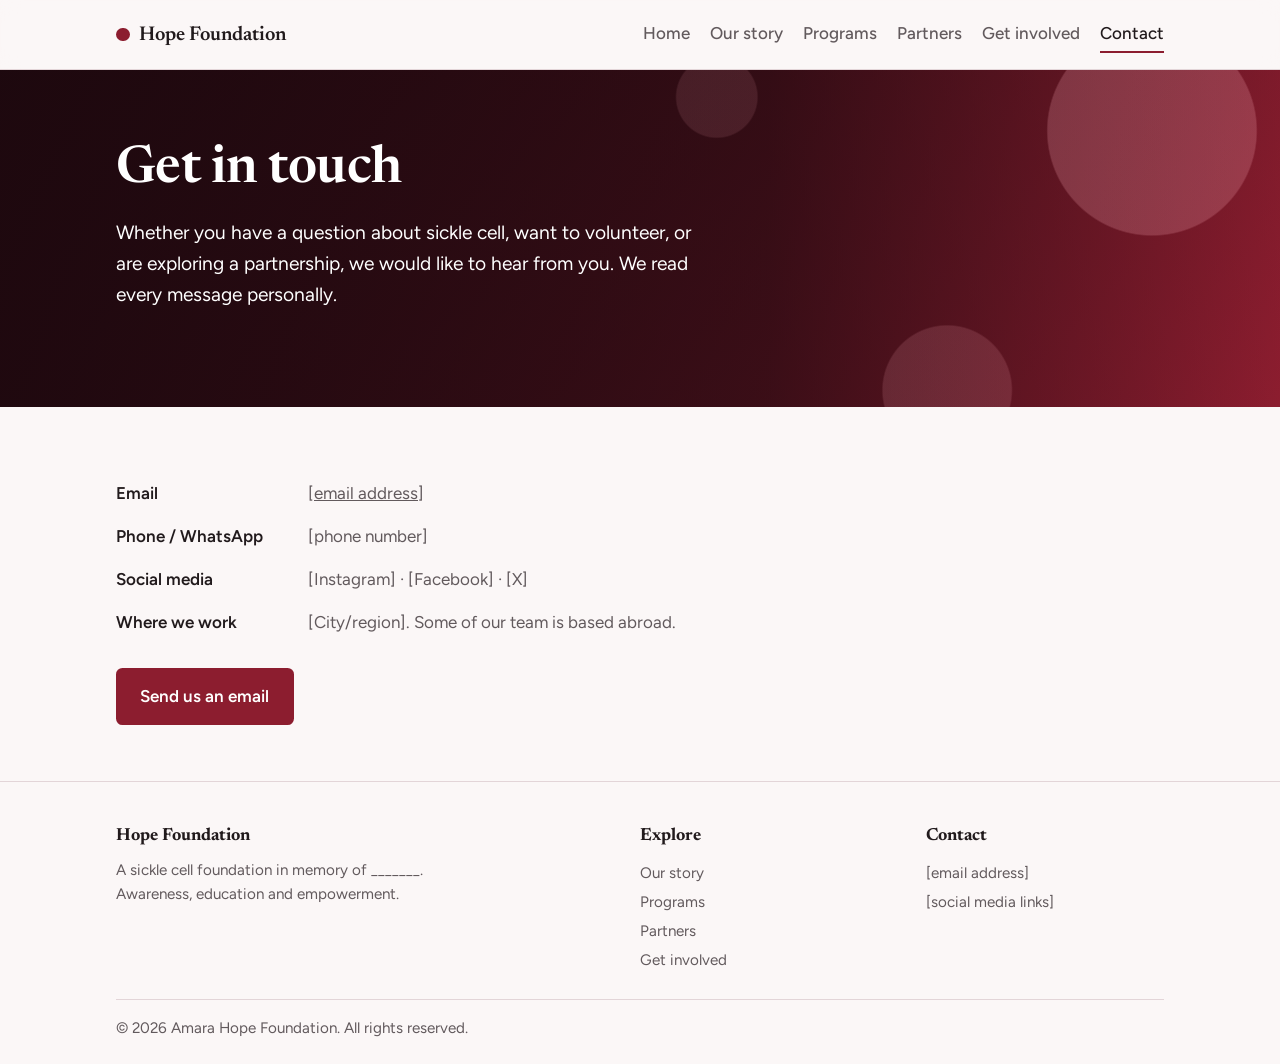
==== contact.html @ c773cfa0 "Add files via upload" ====
<!DOCTYPE html>
<html lang="en">

<head>
  <meta charset="utf-8">
  <meta name="viewport" content="width=device-width, initial-scale=1, viewport-fit=cover">
  <title>Contact | Hope Foundation</title>
  <link rel="preconnect" href="https://fonts.googleapis.com">
  <link
    href="https://fonts.googleapis.com/css2?family=Newsreader:opsz,wght@6..72,500;6..72,600&family=Figtree:wght@400;500;600&display=swap"
    rel="stylesheet">
  <link rel="stylesheet" href="style.css">
</head>

<body data-page="contact">
  <header>
    <div class="bar" aria-hidden="true"></div>
    <div class="wrap">
      <a class="brand" href="index.html">Hope Foundation</a>
      <button class="menu" type="button" aria-expanded="false" aria-controls="nav">Menu</button>
      <nav id="nav" aria-label="Main">
        <a href="index.html" data-link="home">Home</a>
        <a href="story.html" data-link="story">Our story</a>
        <a href="programs.html" data-link="programs">Programs</a>
        <a href="partners.html" data-link="partners">Partners</a>
        <a href="get-involved.html" data-link="get-involved">Get involved</a>
        <a href="contact.html" data-link="contact">Contact</a>
      </nav>
    </div>
  </header>

  <main class="pg">
    <div class="ph1">
      <div class="wrap">
        <h1>Get in touch</h1>
        <p class="lead">Whether you have a question about sickle cell, want to volunteer, or are exploring a
          partnership, we would like to hear from you. We read every message personally.</p>
      </div>
    </div>
    <section>
      <div class="wrap">
        <dl class="det">
          <dt>Email</dt>
          <dd><a href="mailto:[email address]">[email address]</a></dd>
          <dt>Phone / WhatsApp</dt>
          <dd>[phone number]</dd>
          <dt>Social media</dt>
          <dd>[Instagram] · [Facebook] · [X]</dd>
          <dt>Where we work</dt>
          <dd>[City/region]. Some of our team is based abroad.</dd>
        </dl>
        <div class="btns" style="margin-top:2rem"><a class="btn p" href="mailto:[email address]">Send us an email</a>
        </div>
      </div>
    </section>
  </main>

  <footer>
    <div class="wrap">
      <div class="fg">
        <div>
          <h4>Hope Foundation</h4>
          <p style="margin:0;max-width:22rem">A sickle cell foundation in memory of _______. Awareness, education and
            empowerment.</p>
        </div>
        <div>
          <h4>Explore</h4><a href="story.html">Our story</a><a href="programs.html">Programs</a><a
            href="partners.html">Partners</a><a href="get-involved.html">Get involved</a>
        </div>
        <div>
          <h4>Contact</h4><a href="mailto:[email address]">[email address]</a><a href="contact.html">[social media
            links]</a>
        </div>
      </div>
      <div class="fb">© 2026 Amara Hope Foundation. All rights reserved.</div>
    </div>
  </footer>

  <script src="script.js"></script>
</body>

</html>
---- style.css ----
:root {
  --img-hero: url(assets/hero-sickle.svg);
  /* Home banner. Use url(assets/hero.jpg) for the doctor photo */
  --img-story: url(assets/bg-story.jpg);
  /* Our story page header               */
  --img-programs: url(assets/bg-programs.jpg);
  /* Programs page header                */
  --img-partners: url(assets/bg-partners.jpg);
  /* Partners page header                */
  --img-get-involved: url(assets/bg-get-involved.jpg);
  /* Get involved page header           */
  --img-contact: url(assets/bg-contact.jpg);
  /* Contact page header                 */
  --img-cta: url(assets/hero.jpg);
  /* Home "Partner with us" section      */
}

/* ========================================================================== */

:root {
  --bg: #FBF7F7;
  --surface: #FFFFFF;
  --ink: #211A1C;
  --muted: #625A5D;
  --accent: #8C1D2F;
  --accent-ink: #FFFFFF;
  --tint: #F3E4E7;
  --line: #E3D5D8;
  --serif: "Newsreader", Georgia, "Times New Roman", serif;
  --sans: "Figtree", system-ui, -apple-system, "Segoe UI", Roboto, sans-serif;
  box-sizing: border-box;
  padding-top: env(safe-area-inset-top, 0px);
  padding-bottom: env(safe-area-inset-bottom, 0px);
}

@media (prefers-color-scheme:dark) {
  :root:not([data-theme="light"]) {
    --bg: #171214;
    --surface: #1F181B;
    --ink: #F4ECEE;
    --muted: #B9ADB1;
    --accent: #E5798B;
    --accent-ink: #1A0E11;
    --tint: #2A1D21;
    --line: #3A2B30;
    color-scheme: dark
  }
}

:root[data-theme="dark"] {
  --bg: #171214;
  --surface: #1F181B;
  --ink: #F4ECEE;
  --muted: #B9ADB1;
  --accent: #E5798B;
  --accent-ink: #1A0E11;
  --tint: #2A1D21;
  --line: #3A2B30;
  color-scheme: dark
}

html {
  scroll-padding-top: env(safe-area-inset-top, 0px)
}

* {
  box-sizing: border-box
}

[hidden] {
  display: none !important
}

body {
  margin: 0;
  background: var(--bg);
  color: var(--ink);
  font-family: var(--sans);
  font-size: 1.0625rem;
  line-height: 1.6
}

a {
  color: inherit
}

:focus-visible {
  outline: 3px solid var(--accent);
  outline-offset: 3px
}

.wrap {
  max-width: 68rem;
  margin: 0 auto;
  padding: 0 1.25rem
}

header {
  border-bottom: 1px solid var(--line)
}

header .wrap {
  display: flex;
  flex-wrap: wrap;
  align-items: center;
  justify-content: space-between;
  gap: .75rem 1.5rem;
  padding-top: 1rem;
  padding-bottom: 1rem
}

.brand {
  font-family: var(--serif);
  font-weight: 600;
  font-size: 1.25rem;
  text-decoration: none
}

nav {
  display: flex;
  flex-wrap: wrap;
  gap: .25rem 1.25rem
}

nav a {
  text-decoration: none;
  color: var(--muted);
  font-weight: 500;
  padding: .25rem 0;
  border-bottom: 2px solid transparent
}

nav a:hover {
  color: var(--ink)
}

nav a[aria-current] {
  color: var(--ink);
  border-bottom-color: var(--accent)
}

.hero {
  padding: 4rem 0 3.5rem
}

.hero .wrap {
  border-left: 4px solid var(--accent);
  padding-left: 1.5rem;
  margin-left: max(1.25rem, calc((100% - 68rem)/2 + 1.25rem));
  max-width: 46rem
}

.hero p.in {
  margin: 0 0 1rem;
  color: var(--muted)
}

h1 {
  font-family: var(--serif);
  font-weight: 600;
  font-size: clamp(2.25rem, 7vw, 4rem);
  line-height: 1.08;
  margin: 0 0 1.25rem;
  letter-spacing: -.01em
}

.ph1 {
  padding: 3.5rem 0 1rem
}

.ph1 h1 {
  font-size: clamp(2rem, 6vw, 3.25rem);
  max-width: 40rem
}

.lead {
  font-size: 1.2rem;
  max-width: 36rem;
  margin: 0 0 2rem
}

.btns {
  display: flex;
  flex-wrap: wrap;
  gap: .75rem
}

.btn {
  display: inline-block;
  padding: .8rem 1.4rem;
  border-radius: .4rem;
  font-weight: 600;
  text-decoration: none;
  border: 2px solid var(--accent)
}

.btn.p {
  background: var(--accent);
  color: var(--accent-ink)
}

.btn.s {
  color: var(--ink)
}

.btn:hover {
  opacity: .88
}

section {
  padding: 3.5rem 0
}

h2 {
  font-family: var(--serif);
  font-weight: 600;
  font-size: clamp(1.6rem, 4.5vw, 2.25rem);
  line-height: 1.15;
  margin: 0 0 1.5rem
}

.alt {
  background: var(--tint)
}

.surf {
  background: var(--surface);
  border-top: 1px solid var(--line);
  border-bottom: 1px solid var(--line)
}

.rows {
  border-top: 1px solid var(--line)
}

.row {
  display: grid;
  grid-template-columns: 1fr;
  gap: .25rem 2rem;
  padding: 1.25rem 0;
  border-bottom: 1px solid var(--line)
}

.row h3 {
  font-family: var(--serif);
  font-size: 1.4rem;
  margin: 0
}

.row p {
  margin: 0;
  color: var(--muted);
  max-width: 38rem
}

.row a {
  font-weight: 600;
  color: var(--accent)
}

@media(min-width:44rem) {
  .row {
    grid-template-columns: 14rem 1fr
  }
}

.txt p {
  max-width: 40rem;
  margin: 0 0 1rem
}

.more {
  font-weight: 600;
  color: var(--accent)
}

.quote {
  font-family: var(--serif);
  font-size: clamp(1.4rem, 4vw, 2rem);
  line-height: 1.3;
  max-width: 36rem;
  margin: 0;
  padding-left: 1.25rem;
  border-left: 4px solid var(--accent)
}

.gal {
  display: grid;
  grid-template-columns: repeat(auto-fill, minmax(14rem, 1fr));
  gap: 1rem
}

.ph {
  aspect-ratio: 4/3;
  background: var(--tint);
  border: 1px dashed var(--line);
  display: flex;
  align-items: center;
  justify-content: center;
  color: var(--muted);
  font-size: .95rem;
  text-align: center;
  padding: .5rem
}

.surf .ph,
.alt .ph {
  background: var(--bg)
}

.logos {
  display: grid;
  grid-template-columns: repeat(auto-fill, minmax(10rem, 1fr));
  gap: 1rem
}

.logos .ph {
  aspect-ratio: 3/2
}

.cap {
  margin: .4rem 0 0;
  color: var(--muted);
  font-size: .95rem
}

.list {
  margin: 0 0 1.5rem;
  padding-left: 1.25rem;
  max-width: 38rem
}

.list li {
  margin-bottom: .4rem
}

.det {
  display: grid;
  gap: 1rem 2rem;
  max-width: 40rem
}

.det dt {
  font-weight: 600
}

.det dd {
  margin: 0;
  color: var(--muted)
}

@media(min-width:44rem) {
  .det {
    grid-template-columns: 10rem 1fr
  }
}

footer {
  padding: 2rem 0;
  color: var(--muted);
  font-size: .95rem
}

footer .wrap {
  display: flex;
  flex-wrap: wrap;
  justify-content: space-between;
  gap: .5rem 2rem
}

header {
  position: sticky;
  top: env(safe-area-inset-top, 0px);
  z-index: 20;
  background: color-mix(in srgb, var(--bg) 90%, transparent);
  -webkit-backdrop-filter: blur(10px);
  backdrop-filter: blur(10px)
}

body::before {
  content: "";
  position: fixed;
  inset: 0 0 auto;
  height: env(safe-area-inset-top, 0px);
  z-index: 30;
  background: var(--bg)
}

.brand {
  display: inline-flex;
  align-items: center;
  gap: .6rem
}

.brand::before {
  content: "";
  width: .85rem;
  height: .85rem;
  border-radius: 50%;
  background: var(--accent)
}

nav a {
  transition: color .2s, border-color .2s
}

.menu {
  display: none;
  font: inherit;
  font-weight: 600;
  background: none;
  color: var(--ink);
  border: 2px solid var(--line);
  border-radius: .4rem;
  padding: .4rem .9rem;
  cursor: pointer
}

@media(max-width:43.99rem) {
  .menu {
    display: block
  }

  nav {
    display: none;
    width: 100%;
    flex-direction: column;
    gap: 0;
    padding-bottom: .5rem
  }

  nav.open {
    display: flex
  }

  nav a {
    padding: .7rem 0;
    border-bottom: 1px solid var(--line)
  }
}

.hero {
  position: relative;
  overflow: hidden
}

.hero .wrap {
  position: relative
}

.orb {
  position: absolute;
  inset: 0;
  pointer-events: none
}

.orb i {
  position: absolute;
  border-radius: 50%;
  background: radial-gradient(circle at 35% 30%, color-mix(in srgb, var(--accent) 55%, #fff), var(--accent) 60%);
  opacity: .14;
  animation: drift 14s ease-in-out infinite alternate
}

.orb i:nth-child(1) {
  width: 22rem;
  height: 22rem;
  right: -6rem;
  top: -5rem
}

.orb i:nth-child(2) {
  width: 11rem;
  height: 11rem;
  right: 16%;
  bottom: -3rem;
  animation-delay: -5s;
  opacity: .1
}

.orb i:nth-child(3) {
  width: 6rem;
  height: 6rem;
  right: 42%;
  top: 18%;
  animation-delay: -9s;
  opacity: .08
}

@keyframes drift {
  to {
    transform: translate(-1.2rem, 1.5rem) scale(1.06)
  }
}

@keyframes up {
  from {
    opacity: 0;
    transform: translateY(14px)
  }

  to {
    opacity: 1;
    transform: none
  }
}

@keyframes fade {
  from {
    opacity: 0
  }

  to {
    opacity: 1
  }
}

.hero .in,
.hero h1,
.hero .lead,
.hero .btns {
  animation: up .7s cubic-bezier(.2, .7, .2, 1) both
}

.hero h1 {
  animation-delay: .12s
}

.hero .lead {
  animation-delay: .26s
}

.hero .btns {
  animation-delay: .4s
}

.pg {
  animation: fade .45s ease both
}

.rv {
  opacity: 0;
  transform: translateY(16px);
  transition: opacity .6s ease, transform .6s ease
}

.rv.vis {
  opacity: 1;
  transform: none
}

.btn {
  transition: transform .2s, box-shadow .2s, opacity .2s
}

.btn:hover {
  transform: translateY(-2px);
  box-shadow: 0 6px 16px rgba(140, 29, 47, .25);
  opacity: 1
}

.row h3 {
  transition: color .2s
}

.row:hover h3 {
  color: var(--accent)
}

.tight {
  padding: 2.25rem 0
}

.stats {
  list-style: none;
  margin: 0;
  padding: 0;
  display: grid;
  grid-template-columns: repeat(auto-fit, minmax(10rem, 1fr));
  gap: 1.5rem
}

.stats b {
  display: block;
  font-family: var(--serif);
  font-size: 2.5rem;
  line-height: 1;
  color: var(--accent)
}

.stats span {
  color: var(--muted)
}

footer {
  border-top: 1px solid var(--line);
  padding: 2.5rem 0 1.5rem
}

footer .wrap {
  display: block
}

.fg {
  display: grid;
  gap: 1.5rem 3rem;
  grid-template-columns: 1fr
}

@media(min-width:44rem) {
  .fg {
    grid-template-columns: 2fr 1fr 1fr
  }
}

.fg h4 {
  margin: 0 0 .5rem;
  font-family: var(--serif);
  font-size: 1.1rem;
  color: var(--ink)
}

.fg a {
  display: block;
  text-decoration: none;
  padding: .15rem 0
}

.fg a:hover {
  color: var(--accent)
}

.fb {
  margin-top: 1.5rem;
  padding-top: 1rem;
  border-top: 1px solid var(--line)
}

/* Signature hover: a red "cell" grows out from wherever the cursor enters */
.hv {
  position: relative;
  overflow: hidden;
  isolation: isolate
}

.hv::before {
  content: "";
  position: absolute;
  z-index: -1;
  left: var(--x, 50%);
  top: var(--y, 50%);
  width: 1px;
  height: 1px;
  border-radius: 50%;
  background: var(--accent);
  opacity: .1;
  transform: translate(-50%, -50%) scale(0);
  transition: transform .7s cubic-bezier(.2, .7, .2, 1)
}

.hv:hover::before {
  transform: translate(-50%, -50%) scale(2600)
}

.btn.hv::before {
  opacity: 1
}

.btn.p.hv::before {
  background: var(--ink)
}

.btn {
  transition: transform .2s, box-shadow .2s, color .3s
}

.btn.p:hover {
  color: var(--bg)
}

.btn.s:hover {
  color: var(--accent-ink)
}

.row {
  padding-left: .75rem;
  padding-right: .75rem;
  margin: 0 -.75rem
}

.row h3 {
  transition: color .2s, transform .35s cubic-bezier(.2, .7, .2, 1)
}

.row:hover h3 {
  transform: translateX(.4rem)
}

/* Scroll progress bar, headline underline draw, hero parallax */
.bar {
  position: absolute;
  left: 0;
  right: 0;
  bottom: -1px;
  height: 3px;
  background: var(--accent);
  transform: scaleX(0);
  transform-origin: left;
  pointer-events: none
}

section h2::after {
  content: "";
  display: block;
  width: 3rem;
  height: 3px;
  background: var(--accent);
  margin-top: .6rem;
  transform-origin: left;
  transition: transform .7s .2s ease
}

section h2.rv:not(.vis)::after {
  transform: scaleX(0)
}

.orb {
  transform: translate(var(--px, 0px), var(--py, 0px));
  transition: transform .5s ease-out
}

@media(prefers-reduced-motion:reduce) {
  .hv::before {
    display: none
  }

  .bar {
    display: none
  }
}

@media(prefers-reduced-motion:reduce) {
  * {
    animation: none !important;
    transition: none !important
  }

  .rv {
    opacity: 1 !important;
    transform: none !important
  }
}

.ph img {
  position: absolute;
  inset: 0;
  width: 100%;
  height: 100%;
  object-fit: cover
}

.logos .ph img {
  object-fit: contain;
  padding: .75rem;
  background: var(--surface)
}

/* Hero photo blended with the red circle texture */
.hero {
  padding: 5.5rem 0 5rem;
  color: #fff
}

.hero::before,
.hero::after {
  content: "";
  position: absolute;
  inset: 0;
  pointer-events: none
}

.hero::before {
  background: var(--img-hero) 55% 28%/cover no-repeat
}

.hero::after {
  background: linear-gradient(90deg, rgba(28, 8, 14, .88) 0%, rgba(28, 8, 14, .7) 35%, rgba(28, 8, 14, .25) 70%, rgba(140, 29, 47, .2) 100%)
}

.hero .orb {
  z-index: 1
}

.hero .orb i {
  mix-blend-mode: screen;
  background: radial-gradient(circle at 35% 30%, #F4A3B1, #C0394F 60%)
}

.hero .orb i:nth-child(1) {
  opacity: .22
}

.hero .orb i:nth-child(2) {
  opacity: .18
}

.hero .orb i:nth-child(3) {
  opacity: .16
}

.hero .wrap {
  z-index: 2;
  border-left-color: #F2A3B0
}

.hero h1,
.hero .lead {
  color: #fff
}

.hero p.in {
  color: rgba(255, 255, 255, .82)
}

.hero .btn.p {
  background: #fff;
  color: #8C1D2F;
  border-color: #fff
}

.hero .btn.s {
  color: #fff;
  border-color: #fff
}

.hero .btn.hv::before {
  background: #8C1D2F;
  opacity: 1
}

.hero .btn:hover {
  color: #fff;
  border-color: #8C1D2F
}

@media(min-width:60rem) {
  .hero .wrap {
    max-width: 38rem
  }
}

@media(max-width:59.99rem) {
  .hero::after {
    background: linear-gradient(180deg, rgba(28, 8, 14, .8), rgba(28, 8, 14, .55))
  }
}

/* Photo backgrounds for page headers and the Home call-to-action */
.ph1,
.cta {
  position: relative;
  overflow: hidden;
  isolation: isolate;
  color: #fff
}

.ph1::before,
.cta::before {
  content: "";
  position: absolute;
  inset: 0;
  z-index: -2;
  background: var(--own) var(--pos, 50% 30%)/cover no-repeat
}

.ph1::after,
.cta::after {
  content: "";
  position: absolute;
  inset: 0;
  z-index: -1;
  background: radial-gradient(circle at 90% 18%, rgba(244, 163, 177, .24) 0 6.5rem, transparent 6.6rem), radial-gradient(circle at 74% 95%, rgba(244, 163, 177, .16) 0 4rem, transparent 4.1rem), radial-gradient(circle at 56% 8%, rgba(244, 163, 177, .12) 0 2.5rem, transparent 2.6rem), linear-gradient(90deg, rgba(28, 8, 14, .9), rgba(28, 8, 14, .62) 60%, rgba(140, 29, 47, .3))
}

.ph1 {
  padding: 4.5rem 0 4rem
}

.ph1 h1,
.ph1 .lead,
.cta h2,
.cta p {
  color: #fff
}

.ph1 h1,
.ph1 .lead {
  animation: up .7s cubic-bezier(.2, .7, .2, 1) both
}

.ph1 .lead {
  animation-delay: .15s
}

[data-page="story"] .ph1 {
  --pos: 50% 18%
}

[data-page="programs"] .ph1 {
  --pos: 50% 62%
}

[data-page="partners"] .ph1 {
  --pos: 8% 55%
}

[data-page="get-involved"] .ph1 {
  --pos: 92% 30%
}

[data-page="contact"] .ph1 {
  --pos: 50% 38%
}

.cta {
  --pos: 60% 70%;
  padding: 4.5rem 0;
  border-color: transparent
}

.cta .btn.p {
  background: #fff;
  color: #8C1D2F;
  border-color: #fff
}

.cta .btn.s {
  color: #fff;
  border-color: #fff
}

.cta .btn.hv::before {
  background: #8C1D2F;
  opacity: 1
}

.cta .btn:hover {
  color: #fff;
  border-color: #8C1D2F
}

/* Each section reads its picture from the SECTION PHOTOS block at the top of this file. */
[data-page="story"] .ph1 {
  --own: var(--img-story)
}

[data-page="programs"] .ph1 {
  --own: var(--img-programs)
}

[data-page="partners"] .ph1 {
  --own: var(--img-partners)
}

[data-page="get-involved"] .ph1 {
  --own: var(--img-get-involved)
}

[data-page="contact"] .ph1 {
  --own: var(--img-contact)
}

.cta {
  --own: var(--img-cta)
}

/* Section placeholders: plain dark red space until a bg-*.jpg is added. Only the Home hero uses hero.jpg. */
.ph1,
.cta {
  background: linear-gradient(135deg, #2B0B12, #8C1D2F)
}
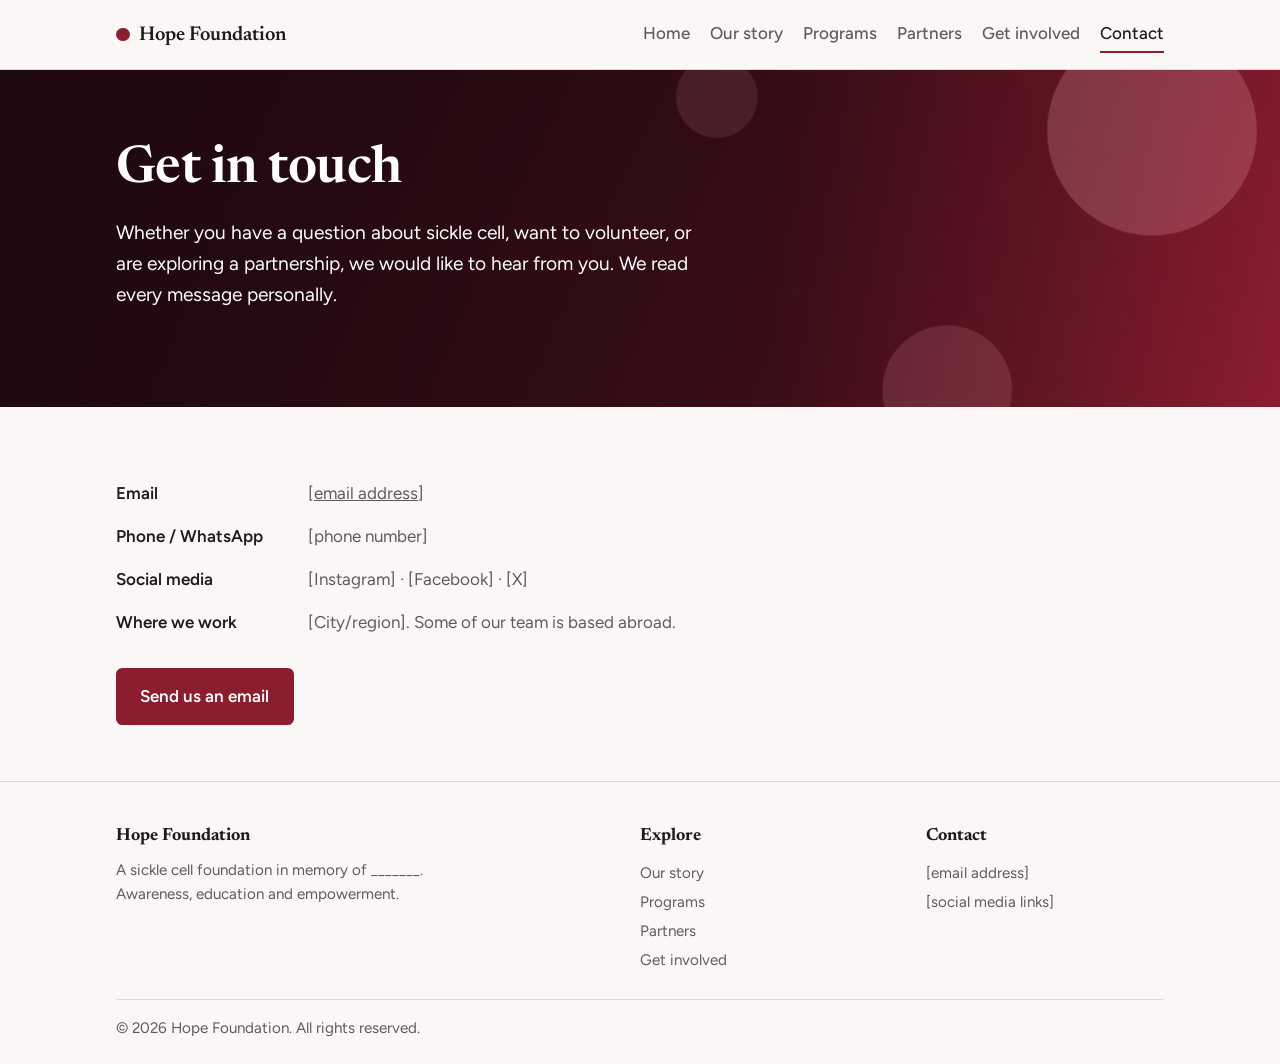
==== commit 6679b4f2: "Update footer copyright name to Hope Foundation" ====
--- a/contact.html
+++ b/contact.html
@@ -72,11 +72,11 @@
             links]</a>
         </div>
       </div>
-      <div class="fb">© 2026 Amara Hope Foundation. All rights reserved.</div>
+      <div class="fb">© 2026 Hope Foundation. All rights reserved.</div>
     </div>
   </footer>
 
   <script src="script.js"></script>
 </body>
 
-</html>+</html>
